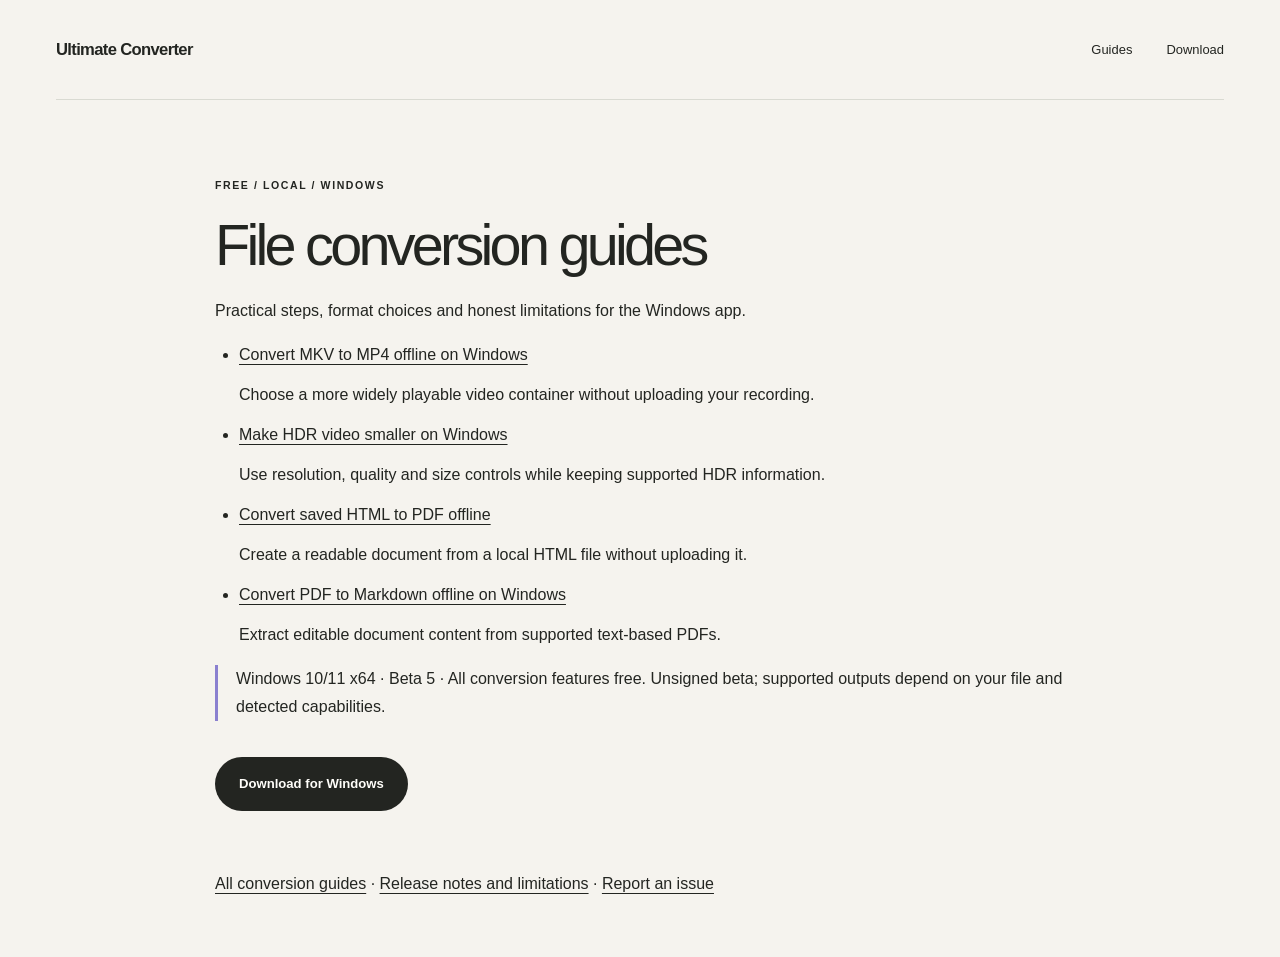
==== guides/index.html @ d04b9ef6 "Add practical conversion guides and search metadata" ====
<!doctype html>
<html lang="en"><head><meta charset="utf-8"><meta name="viewport" content="width=device-width,initial-scale=1"><title>File conversion guides | Ultimate Converter</title><meta name="description" content="Practical steps, format choices and honest limitations for the Windows app."><link rel="canonical" href="https://nilsenj.github.io/ultimate-converter/guides/"><link rel="stylesheet" href="../assets/site.css"><link rel="icon" href="../assets/app-icon.png"><meta property="og:title" content="File conversion guides"><meta property="og:description" content="Practical steps, format choices and honest limitations for the Windows app."><meta property="og:url" content="https://nilsenj.github.io/ultimate-converter/guides/"><meta property="og:type" content="article"><meta property="og:image" content="https://nilsenj.github.io/ultimate-converter/assets/social-preview.png"></head>
<body><a class="skip" href="#main">Skip to content</a><header class="site-header wrap"><a class="brand" href="../">Ultimate Converter</a><nav aria-label="Main navigation"><a href="./">Guides</a><a href="../#download">Download</a></nav></header><main id="main" class="guide wrap"><p class="eyebrow">FREE / LOCAL / WINDOWS</p><h1>File conversion guides</h1><p>Practical steps, format choices and honest limitations for the Windows app.</p><ul><li><a href="mkv-to-mp4.html">Convert MKV to MP4 offline on Windows</a><p>Choose a more widely playable video container without uploading your recording.</p></li><li><a href="shrink-hdr-video.html">Make HDR video smaller on Windows</a><p>Use resolution, quality and size controls while keeping supported HDR information.</p></li><li><a href="html-to-pdf.html">Convert saved HTML to PDF offline</a><p>Create a readable document from a local HTML file without uploading it.</p></li><li><a href="pdf-to-markdown.html">Convert PDF to Markdown offline on Windows</a><p>Extract editable document content from supported text-based PDFs.</p></li></ul><p class="guide-note">Windows 10/11 x64 · Beta 5 · All conversion features free. Unsigned beta; supported outputs depend on your file and detected capabilities.</p><a class="button primary" href="../#download">Download for Windows</a><nav aria-label="More resources"><a href="./">All conversion guides</a> · <a href="https://github.com/nilsenj/ultimate-converter/releases/tag/v0.1.0-beta.5">Release notes and limitations</a> · <a href="https://github.com/nilsenj/ultimate-converter/issues">Report an issue</a></nav></main></body></html>
---- assets/site.css ----
@charset "UTF-8";
:root {
  --paper:#f5f3ee;
  --ink:#232521;
  --muted:#62645f;
  --line:#d9dad2;
  --lavender:#d0c3f5;
  --purple:#625180;
  --white:#fffefa;
  --radius:26px;
  color-scheme:light;
  font-family:Inter,"Segoe UI",Arial,sans-serif;
  color:var(--ink);
  background:var(--paper);
  font-synthesis:none;
}
* {
  box-sizing:border-box;
}
html {
  scroll-behavior:smooth;
  scroll-padding-top:28px;
}
body {
  margin:0;
}
a {
  color:inherit;
  text-underline-offset:4px;
}
button,a,summary {
  -webkit-tap-highlight-color:transparent;
}
a:focus-visible,summary:focus-visible {
  outline:3px solid #705491;
  outline-offset:5px;
  border-radius:5px;
}
img {
  max-width:100%;
  display:block;
}
svg {
  fill:none;
  stroke:currentColor;
  stroke-width:1.8;
  stroke-linecap:round;
  stroke-linejoin:round;
}
h1,h2,h3,p,figure {
  margin:0;
}
h1,h2 {
  font-weight:500;
  letter-spacing:-.065em;
  line-height:1.02;
}
h1 em,h2 em {
  font-family:Georgia,"Times New Roman",serif;
  font-weight:400;
  letter-spacing:-.065em;
}
h2 {
  font-size:clamp(2.6rem,4.5vw,4.5rem);
}
h3 {
  font-size:1.38rem;
  font-weight:550;
  letter-spacing:-.04em;
}
p {
  line-height:1.65;
}
a {
  transition:color .18s,background .18s,transform .18s;
}
.wrap {
  width:min(1280px,calc(100% - 112px));
  margin-inline:auto;
}
.section {
  padding-block:112px;
}
.eyebrow {
  font-size:.66rem;
  font-weight:650;
  line-height:1.5;
  letter-spacing:.15em;
}
.skip {
  position:absolute;
  top:-100px;
  left:20px;
  background:var(--ink);
  color:#fff;
  padding:16px;
  z-index:20;
}
.skip:focus {
  top:12px;
}
.site-header {
  display:flex;
  align-items:center;
  justify-content:space-between;
  min-height:100px;
  border-bottom:1px solid var(--line);
  gap:24px;
}
.brand {
  display:inline-flex;
  align-items:center;
  gap:10px;
  text-decoration:none;
  font-size:1.04rem;
  font-weight:650;
  letter-spacing:-.04em;
}
.brand-light {
  font-weight:400;
}
.site-header nav {
  display:flex;
  align-items:center;
  gap:34px;
  font-size:.81rem;
}
.site-header nav a {
  text-decoration:none;
}
.site-header nav a:hover,.text-link:hover {
  color:var(--purple);
}
.nav-download {
  border:1px solid var(--ink);
  border-radius:40px;
  padding:12px 20px;
  display:flex;
  gap:20px;
}
.nav-download:hover {
  background:var(--ink);
  color:var(--paper)!important;
}
.hero {
  display:grid;
  grid-template-columns:1.06fr 1fr;
  gap:4%;
  padding-top:76px;
  padding-bottom:68px;
  align-items:center;
}
.availability {
  display:flex;
  align-items:center;
  gap:8px;
  font-size:.6rem;
  letter-spacing:.13em;
}
.status-dot {
  display:inline-block;
  width:6px;
  height:6px;
  border-radius:50%;
  background:#4e7658;
  flex-shrink:0;
}
.hero h1 {
  font-size:clamp(4.4rem,7.6vw,7.25rem);
  margin:30px 0 27px;
  letter-spacing:-.073em;
}
.hero h1 em {
  color:var(--purple);
}
.hero-description {
  font-size:1.09rem;
  max-width:410px;
  color:var(--muted);
  line-height:1.65;
  letter-spacing:-.015em;
}
.hero-actions {
  display:flex;
  align-items:center;
  gap:22px;
  flex-wrap:wrap;
  margin-top:30px;
}
.button {
  display:inline-flex;
  align-items:center;
  justify-content:center;
  gap:12px;
  border-radius:50px;
  padding:18px 24px;
  font-size:.82rem;
  font-weight:600;
  text-decoration:none;
  min-height:54px;
}
.primary {
  background:var(--ink);
  color:var(--white);
}
.primary:hover {
  background:#4b3f60;
  transform:translateY(-2px);
}
.button svg {
  width:19px;
  height:19px;
  flex-shrink:0;
}
.text-link {
  font-size:.81rem;
  font-weight:550;
  text-decoration:none;
  display:inline-flex;
  align-items:center;
  gap:13px;
  min-height:44px;
}
.download-note {
  font-size:.67rem;
  color:var(--muted);
  line-height:1.85;
  margin-top:16px;
}
.download-note a {
  display:inline-block;
  margin-top:3px;
}
.hero-visual {
  position:relative;
  min-width:0;
  padding:20px 13px 0 20px;
  isolation:isolate;
}
.visual-orbit {
  position:absolute;
  border:1px solid #c8bed8;
  border-radius:50%;
  width:96%;
  aspect-ratio:1;
  top:12%;
  left:0;
  z-index:-1;
  transform:rotate(-20deg) scaleY(.88);
}
.hero-visual:before {
  content:"";
  position:absolute;
  inset:0 1% 12% 4%;
  background:radial-gradient(ellipse at center,#d7cdeb 0%,#e9e3f0 55%,transparent 72%);
  z-index:-2;
}
.app-window {
  background:#101017;
  border:1px solid #4a4553;
  border-radius:15px;
  overflow:hidden;
  box-shadow:0 26px 45px -22px #2a24395c;
  transform:rotate(2deg);
  position:relative;
}
.window-bar {
  height:34px;
  display:flex;
  align-items:center;
  gap:7px;
  padding:0 15px;
  color:#c7c1d3;
  font-size:7px;
  letter-spacing:.11em;
  background:#1e1c25;
  border-bottom:1px solid #302d37;
}
.window-bar span:last-child {
  margin-left:auto;
  font-size:6px;
}
.window-dot {
  width:5px;
  height:5px;
  border-radius:50%;
  background:#bbacd9;
}
.app-preview {
  width:100%;
  height:auto;
  aspect-ratio:900/870;
  object-fit:cover;
  object-position:top;
}
.file-tag {
  position:absolute;
  display:flex;
  align-items:center;
  gap:9px;
  background:var(--white);
  box-shadow:0 8px 25px #42385615;
  padding:12px 17px;
  border:1px solid #e1dcea;
  border-radius:10px;
  font-size:.63rem;
  font-weight:500;
  z-index:2;
  transform:rotate(-5deg);
}
.tag-top {
  right:-10px;
  top:0;
}
.file-symbol {
  font-size:1rem;
  color:#695887;
}
.hero-visual figcaption {
  display:flex;
  align-items:center;
  gap:7px;
  justify-content:center;
  margin-top:23px;
  color:var(--muted);
  font-size:.61rem;
}
.principles {
  display:flex;
  align-items:center;
  justify-content:space-between;
  padding-block:29px;
  border-block:1px solid var(--line);
  gap:18px;
}
.principles>span {
  display:flex;
  align-items:center;
  gap:11px;
  font-size:.75rem;
  color:#575a51;
}
.principles>span>span {
  font-size:1.15rem;
  color:var(--purple);
}
.section-heading {
  display:flex;
  align-items:flex-end;
  justify-content:space-between;
  gap:40px;
  margin-bottom:46px;
}
.section-heading .eyebrow {
  margin-bottom:22px;
  color:var(--muted);
}
.section-heading>p {
  max-width:280px;
  font-size:.9rem;
  color:var(--muted);
}
.feature-grid {
  display:grid;
  grid-template-columns:repeat(4,minmax(0,1fr));
  gap:16px;
}
.feature-card {
  padding:24px 22px;
  border:1px solid var(--line);
  border-radius:var(--radius);
  background:#f0efe8;
  min-width:0;
}
.card-top {
  display:flex;
  justify-content:space-between;
  align-items:center;
}
.category-icon {
  font-size:1.65rem;
  line-height:1;
  color:#575e52;
}
.code-icon {
  font-family:monospace;
  font-size:1.25rem;
}
.card-number {
  font-size:.65rem;
  color:#6b6f66;
}
.format-art {
  height:162px;
  position:relative;
  display:flex;
  align-items:center;
  justify-content:center;
  margin:14px 0 20px;
}
.format-chip {
  position:absolute;
  bottom:7px;
  right:0;
  background:var(--white);
  box-shadow:0 6px 15px #20251d0c;
  border:1px solid #d7d7cd;
  border-radius:8px;
  padding:10px 12px;
  font-family:monospace;
  font-size:.73rem;
  transform:rotate(4deg);
  white-space:nowrap;
}
.format-chip b {
  font-weight:400;
  color:#697366;
  margin-inline:5px;
}
.feature-card h3 {
  font-size:1.22rem;
  line-height:1.22;
  min-height:3em;
  max-width:210px;
}
.feature-card p {
  font-size:.79rem;
  line-height:1.7;
  color:var(--muted);
  margin:12px 0 24px;
}
.formats {
  padding-top:17px;
  border-top:1px solid #d4d5cb;
  font-family:monospace;
  font-size:.61rem;
  line-height:1.8;
  white-space:normal;
  color:#50534c;
}
.formats span {
  color:#84897b;
  margin:0 3px;
}
.photo-tile {
  width:132px;
  height:112px;
  border:6px solid #fffefa;
  border-radius:9px;
  background:#ccd3bc;
  position:relative;
  overflow:hidden;
  transform:rotate(-9deg);
  box-shadow:0 7px 15px #414b2d13;
}
.sun {
  position:absolute;
  border-radius:50%;
  width:23px;
  height:23px;
  background:#fbf7c7;
  left:20px;
  top:13px;
}
.mountain {
  position:absolute;
  width:180px;
  height:90px;
  border-radius:25px;
  background:#7f907b;
  transform:rotate(35deg);
  left:35px;
  top:54px;
}
.mountain:after {
  content:"";
  position:absolute;
  width:100px;
  height:100px;
  background:#a4b196;
  transform:rotate(-75deg);
  top:60px;
  left:-20px;
}
.document-card {
  background:#eeeaf2;
  border-color:#ded9e5;
}
.paper {
  height:123px;
  width:100px;
  background:var(--white);
  border:1px solid #d6d0dd;
  border-radius:8px;
  padding:17px;
  transform:rotate(-8deg);
  box-shadow:0 7px 18px #4e3e6c12;
}
.paper b {
  font-family:Georgia,serif;
  font-size:30px;
  font-weight:400;
  color:#756082;
}
.paper i {
  display:block;
  height:2px;
  background:#c5bbcf;
  margin-top:9px;
}
.paper i:last-child {
  width:65%;
}
.media-card {
  background:#e9edf0;
  border-color:#d7dee1;
}
.wave {
  display:flex;
  align-items:center;
  gap:4px;
  height:98px;
  transform:rotate(-7deg);
}
.wave i {
  width:4px;
  border-radius:4px;
  background:#7a8e9d;
  height:30%;
}
.wave i:nth-child(3n) {
  height:90%;
}
.wave i:nth-child(3n+1) {
  height:55%;
}
.wave i:nth-child(5n) {
  height:72%;
}
.text-card {
  background:#eeeee7;
}
.code-lines {
  border:1px solid #d0d4c6;
  background:#f7f7f1;
  border-radius:9px;
  padding:11px 16px;
  transform:rotate(-7deg);
  font-family:monospace;
  color:#677459;
  width:175px;
  font-size:.8rem;
}
.code-lines p {
  font-size:.64rem;
  margin:4px 0;
  line-height:1.5;
  color:#677459;
}
.feature-footnote {
  font-size:.68rem;
  max-width:730px;
  color:var(--muted);
  margin-top:25px;
}
.feature-footnote a {
  white-space:nowrap;
}
.privacy-section {
  background:#242822;
  color:#f2f2e8;
  overflow:hidden;
}
.privacy-inner {
  display:grid;
  grid-template-columns:1fr 1fr;
  gap:70px;
  padding-block:95px;
  align-items:center;
}
.privacy-art {
  height:370px;
  position:relative;
  display:flex;
  align-items:center;
  justify-content:center;
}
.privacy-ring {
  position:absolute;
  border:1px solid #495044;
  border-radius:50%;
  aspect-ratio:1;
  width:350px;
}
.ring-inner {
  width:260px;
  border-style:dashed;
  border-color:#5c6354;
}
.lock-tile {
  width:133px;
  height:150px;
  background:linear-gradient(135deg,#d5c8f1,#9caab5);
  border:1px solid #d6c7ed;
  border-radius:29px;
  display:grid;
  place-items:center;
  transform:rotate(-9deg);
  box-shadow:0 20px 60px #0003;
}
.lock-tile svg {
  width:65px;
  color:#3e3f47;
  stroke-width:2;
}
.privacy-caption {
  position:absolute;
  bottom:0;
  color:#b1b9aa;
  letter-spacing:.2em;
  font-size:.6rem;
}
.privacy-copy .eyebrow {
  color:#bcc4b5;
  margin-bottom:22px;
}
.privacy-copy h2 {
  font-size:clamp(2.6rem,4.1vw,4rem);
}
.privacy-copy h2 em {
  color:#d4c5ed;
}
.privacy-copy>p:not(.eyebrow) {
  color:#c0c5b9;
  font-size:.88rem;
  max-width:410px;
  margin-top:24px;
}
.privacy-copy ul {
  padding:0;
  list-style:none;
  margin:24px 0 0;
  display:grid;
  gap:12px;
  font-size:.79rem;
  color:#e1e4dc;
}
.privacy-copy li:before {
  content:"✓";
  color:#c7b8e2;
  margin-right:12px;
}
.steps {
  display:grid;
  grid-template-columns:repeat(3,1fr);
  gap:56px;
  margin-top:64px;
}
.step-number {
  display:block;
  border-top:1px solid #bebfb5;
  padding-top:15px;
  font-family:Georgia,serif;
  font-style:italic;
  font-size:2rem;
  color:var(--purple);
  margin-bottom:25px;
}
.steps h3 {
  font-size:1.45rem;
}
.steps p {
  font-size:.85rem;
  color:var(--muted);
  margin-top:12px;
  max-width:290px;
}
.demo {
  background:#e6dfed;
  border:1px solid #d9cfe2;
  border-radius:var(--radius);
  padding:48px 52px;
  display:flex;
  align-items:center;
  justify-content:space-between;
  gap:50px;
}
.demo h2 {
  font-size:3rem;
  margin-top:18px;
}
.demo p:not(.eyebrow) {
  font-size:.84rem;
  color:#605567;
  margin-top:20px;
}
.demo .eyebrow {
  color:#64546e;
}
.demo-link {
  display:flex;
  align-items:center;
  gap:20px;
  min-width:40%;
  text-decoration:none;
  border-top:1px solid #b9acc5;
  border-bottom:1px solid #b9acc5;
  padding:27px 0;
  font-size:.92rem;
}
.play {
  display:grid;
  place-items:center;
  width:58px;
  height:58px;
  border:1px solid #6c5c7c;
  border-radius:50%;
  font-size:1.6rem;
  flex-shrink:0;
}
.demo-link small {
  display:block;
  font-size:.68rem;
  color:#6b5e76;
  margin-top:8px;
}
.demo-arrow {
  margin-left:auto;
  font-size:1.5rem;
}
.demo-link:hover .play {
  background:#d2c2e2;
}
.faq-section {
  display:grid;
  grid-template-columns:1fr 1.25fr;
  gap:80px;
}
.faq-heading .eyebrow {
  margin-bottom:22px;
}
.faq-heading .text-link {
  margin-top:28px;
}
.faq-list {
  border-top:1px solid var(--line);
}
details {
  border-bottom:1px solid var(--line);
}
summary {
  display:flex;
  gap:20px;
  align-items:center;
  justify-content:space-between;
  list-style:none;
  cursor:pointer;
  padding:24px 0;
  font-size:.92rem;
  font-weight:500;
  line-height:1.5;
}
summary::-webkit-details-marker {
  display:none;
}
summary span {
  font-size:1.3rem;
  font-weight:300;
  color:var(--purple);
}
details[open] summary span {
  transform:rotate(45deg);
}
details p {
  padding-bottom:24px;
  color:var(--muted);
  font-size:.82rem;
  max-width:94%;
}
#release-notes {
  display:grid;
  grid-template-columns:minmax(0,1fr) minmax(0,1fr);
  gap:20px 64px;
  border-top:1px solid var(--line);
}
#release-notes .eyebrow {
  grid-column:1/-1;
  color:var(--purple);
}
#release-notes h2 {
  grid-row:2/span 3;
  max-width:630px;
}
#release-notes p:not(.eyebrow) {
  max-width:60ch;
  color:var(--muted);
  font-size:.9rem;
}
#release-notes p:last-child a {
  color:var(--purple);
  font-weight:600;
}
@media(max-width:760px) {
  #release-notes {grid-template-columns:1fr;gap:18px}
  #release-notes .eyebrow {grid-column:auto}
  #release-notes h2 {grid-row:auto}
}
.download-section {
  background:#e9e7df;
  border:1px solid #dedcd3;
  border-radius:32px;
  margin-bottom:65px;
  text-align:center;
  position:relative;
  overflow:hidden;
}
.download-inner {
  position:relative;
  padding:65px 24px;
}
.download-inner>img {
  margin:0 auto 28px;
  border-radius:20px;
}
.download-inner .eyebrow {
  font-size:.6rem;
  color:#5f6155;
}
.download-inner h2 {
  font-size:clamp(3rem,5.4vw,5.3rem);
  margin:25px 0 20px;
}
.download-inner>p:not(.eyebrow):not(.download-note) {
  font-size:.9rem;
  color:var(--muted);
  margin-bottom:28px;
}
.download-alternatives {
  display:flex;
  gap:16px;
  justify-content:center;
  flex-wrap:wrap;
  margin-top:16px;
  font-size:.7rem;
}
.download-alternatives span {
  color:#929387;
}
.site-footer {
  display:flex;
  justify-content:space-between;
  gap:40px;
  padding-bottom:42px;
}
.site-footer .brand {
  font-size:.93rem;
}
.site-footer p {
  font-size:.7rem;
  line-height:1.8;
  color:var(--muted);
  margin-top:17px;
}
.site-footer nav {
  display:flex;
  flex-direction:column;
  gap:16px;
  font-size:.75rem;
  padding-top:5px;
}
.site-footer nav a {
  text-decoration:none;
  display:flex;
  justify-content:space-between;
  gap:35px;
}
.site-footer nav a:hover {
  text-decoration:underline;
}
.footer-note {
  font-size:.58rem;
  letter-spacing:.14em;
  line-height:1.8;
  color:var(--muted);
  padding-top:5px;
}
@media(min-width:1000px) and (prefers-reduced-motion:no-preference) {
  .hero-copy {
    animation:arrive .7s both;
  }
  .hero-visual {
    animation:arrive 1s .12s both;
  }
  @keyframes arrive {
    from {
      translate:0 14px;
    }
    to {
      translate:0 0;
    }
  }
}
@media(min-width:1600px) {
  .hero h1 {
    font-size:7.5rem;
  }
  .hero {
    gap:70px;
  }
}
@media(max-width:1100px) {
  .wrap {
    width:calc(100% - 72px);
  }
  .hero {
    gap:28px;
  }
  .hero h1 {
    font-size:6.5vw;
  }
  .hero-actions {
    gap:14px;
  }
  .feature-grid {
    grid-template-columns:repeat(2,minmax(0,1fr));
  }
  .feature-card {
    padding:27px;
  }
  .feature-card h3 {
    min-height:auto;
    max-width:none;
  }
  .feature-card p {
    min-height:4em;
  }
  .format-art {
    height:175px;
  }
  .privacy-inner {
    gap:40px;
  }
  .faq-section {
    gap:45px;
  }
}
@media(max-width:760px) {
  .wrap {
    width:calc(100% - 40px);
  }
  .site-header {
    min-height:82px;
    gap:12px;
  }
  .brand {
    font-size:.86rem;
    gap:7px;
  }
  .brand img {
    width:31px;
    height:31px;
  }
  .site-header nav>a:not(.nav-download) {
    display:none;
  }
  .nav-download {
    padding:10px 14px;
    gap:12px;
    font-size:.73rem;
  }
  .hero {
    grid-template-columns:1fr;
    padding-top:48px;
    padding-bottom:36px;
    gap:40px;
  }
  .hero-copy {
    max-width:580px;
  }
  .hero h1 {
    font-size:clamp(4.15rem,13vw,6.3rem);
    margin-block:24px;
  }
  .hero-description {
    font-size:1rem;
    max-width:390px;
  }
  .hero-actions {
    gap:12px 22px;
    margin-top:25px;
  }
  .hero .download-note {
    font-size:.67rem;
  }
  .hero-visual {
    width:88%;
    margin:0 auto;
    padding:16px 8px 0;
  }
  .hero-visual figcaption {
    font-size:.57rem;
    line-height:1.6;
  }
  .tag-top {
    right:-14px;
    font-size:.6rem;
  }
  .visual-orbit {
    width:88%;
    left:6%;
  }
  .principles {
    display:grid;
    grid-template-columns:1fr 1fr;
    gap:18px 10px;
    padding-block:23px;
  }
  .principles>span {
    font-size:.68rem;
    gap:7px;
  }
  .section {
    padding-block:70px;
  }
  .section-heading {
    display:block;
    margin-bottom:30px;
  }
  .section-heading>p {
    margin-top:23px;
    max-width:350px;
  }
  .section-heading .eyebrow {
    margin-bottom:17px;
  }
  h2 {
    font-size:2.9rem;
  }
  .feature-grid {
    gap:13px;
  }
  .feature-card {
    padding:20px;
  }
  .feature-card h3 {
    font-size:1.15rem;
  }
  .feature-card p {
    font-size:.78rem;
  }
  .format-art {
    height:146px;
  }
  .formats {
    font-size:.62rem;
  }
  .format-chip {
    padding:8px;
    font-size:.67rem;
  }
  .code-lines {
    font-size:.68rem;
    width:145px;
  }
  .code-lines p {
    font-size:.57rem;
    min-height:0;
  }
  .privacy-inner {
    grid-template-columns:1fr;
    gap:40px;
    padding-block:55px;
  }
  .privacy-art {
    height:280px;
    grid-row:2;
  }
  .privacy-ring {
    width:255px;
  }
  .ring-inner {
    width:200px;
  }
  .lock-tile {
    width:110px;
    height:122px;
    border-radius:24px;
  }
  .privacy-copy h2 {
    font-size:3rem;
  }
  .privacy-caption {
    font-size:.5rem;
  }
  .steps {
    grid-template-columns:1fr;
    gap:35px;
    margin-top:38px;
  }
  .step-number {
    margin-bottom:18px;
    padding-top:13px;
  }
  .steps p {
    max-width:450px;
  }
  .demo {
    padding:34px 27px;
    display:block;
  }
  .demo h2 {
    font-size:2.65rem;
  }
  .demo-link {
    margin-top:35px;
    padding:22px 0;
    font-size:.83rem;
    gap:15px;
  }
  .play {
    width:48px;
    height:48px;
  }
  .faq-section {
    grid-template-columns:1fr;
    gap:28px;
  }
  .faq-heading h2 br {
    display:none;
  }
  .faq-heading .text-link {
    margin-top:15px;
  }
  summary {
    font-size:.87rem;
    padding-block:21px;
  }
  .download-inner {
    padding:48px 20px;
  }
  .download-inner h2 {
    font-size:3.25rem;
  }
  .download-inner>img {
    width:63px;
    height:63px;
  }
  .download-inner>p:not(.eyebrow):not(.download-note) {
    font-size:.83rem;
  }
  .download-inner .download-note {
    font-size:.62rem;
  }
  .site-footer {
    flex-wrap:wrap;
    padding-bottom:30px;
    gap:30px;
  }
  .footer-note {
    display:none;
  }
  .site-footer nav {
    font-size:.71rem;
  }
  .download-section {
    margin-bottom:40px;
  }
  .download-alternatives {
    gap:12px;
    font-size:.64rem;
  }
}
@media(max-width:440px) {
  .feature-grid {
    grid-template-columns:1fr;
  }
  .feature-card {
    padding:25px;
  }
  .feature-card p {
    min-height:0;
  }
  .format-art {
    height:160px;
    margin-block:8px 20px;
  }
  .feature-card h3 {
    font-size:1.35rem;
  }
  .hero-actions {
    flex-direction:column;
    align-items:flex-start;
    gap:5px;
  }
  .hero .button {
    font-size:.78rem;
    padding:17px 22px;
  }
  .availability {
    font-size:.52rem;
    letter-spacing:.09em;
  }
  .hero h1 {
    font-size:clamp(3.75rem,15vw,4.5rem);
  }
  .hero-visual {
    width:97%;
  }
  .tag-top {
    right:-3px;
    font-size:.5rem;
    padding:10px;
  }
  .window-bar {
    font-size:6px;
    padding-inline:10px;
  }
  .window-bar span:last-child {
    font-size:5px;
  }
  .site-header .brand span.brand-light {
    display:block;
  }
  .site-header .brand {
    line-height:1.05;
  }
  .section-heading>p {
    font-size:.83rem;
  }
  .feature-footnote a {
    white-space:normal;
  }
  .download-inner h2 {
    font-size:2.7rem;
  }
  .download-inner .button {
    padding:17px 18px;
    font-size:.76rem;
  }
  .download-inner .eyebrow {
    font-size:.5rem;
  }
  .download-alternatives {
    font-size:.63rem;
    gap:10px;
  }
  .site-footer {
    flex-direction:column;
  }
  .site-footer nav {
    max-width:190px;
  }
  .privacy-copy h2 {
    font-size:2.7rem;
  }
}
@media(prefers-reduced-motion:reduce) {
  html {
    scroll-behavior:auto;
  }
  *,*:before,*:after {
    animation:none!important;
    transition:none!important;
  }
  .primary:hover {
    transform:none;
  }
}

/* Keep enlarged text inside narrow layouts. */
.hero-copy,.section-heading>*,.privacy-copy,.faq-heading{min-width:0}
h1,h2,h3,.brand{overflow-wrap:anywhere}
.button{max-width:100%}
@media(max-width:760px){.site-header{flex-wrap:wrap;padding-block:18px}.hero-copy{width:100%}.availability{flex-wrap:wrap}.demo-link{flex-wrap:wrap}.feature-card .format-art{overflow:hidden}}

#support p:not(.eyebrow){max-width:68ch;line-height:1.7;margin-top:16px}

/* Shared readable guide layout. */
.guide{max-width:850px;padding-block:64px}.guide h1{font-size:clamp(2rem,5vw,3.6rem);line-height:1.08;margin:20px 0}.guide h2{font-size:1.5rem;margin:36px 0 12px}.guide p,.guide li{line-height:1.75;margin:12px 0}.guide .button{margin:24px 0}.guide ul{padding-left:24px}.guide nav{margin-top:40px}.guide-note{border-left:3px solid #8a80cf;padding-left:18px}
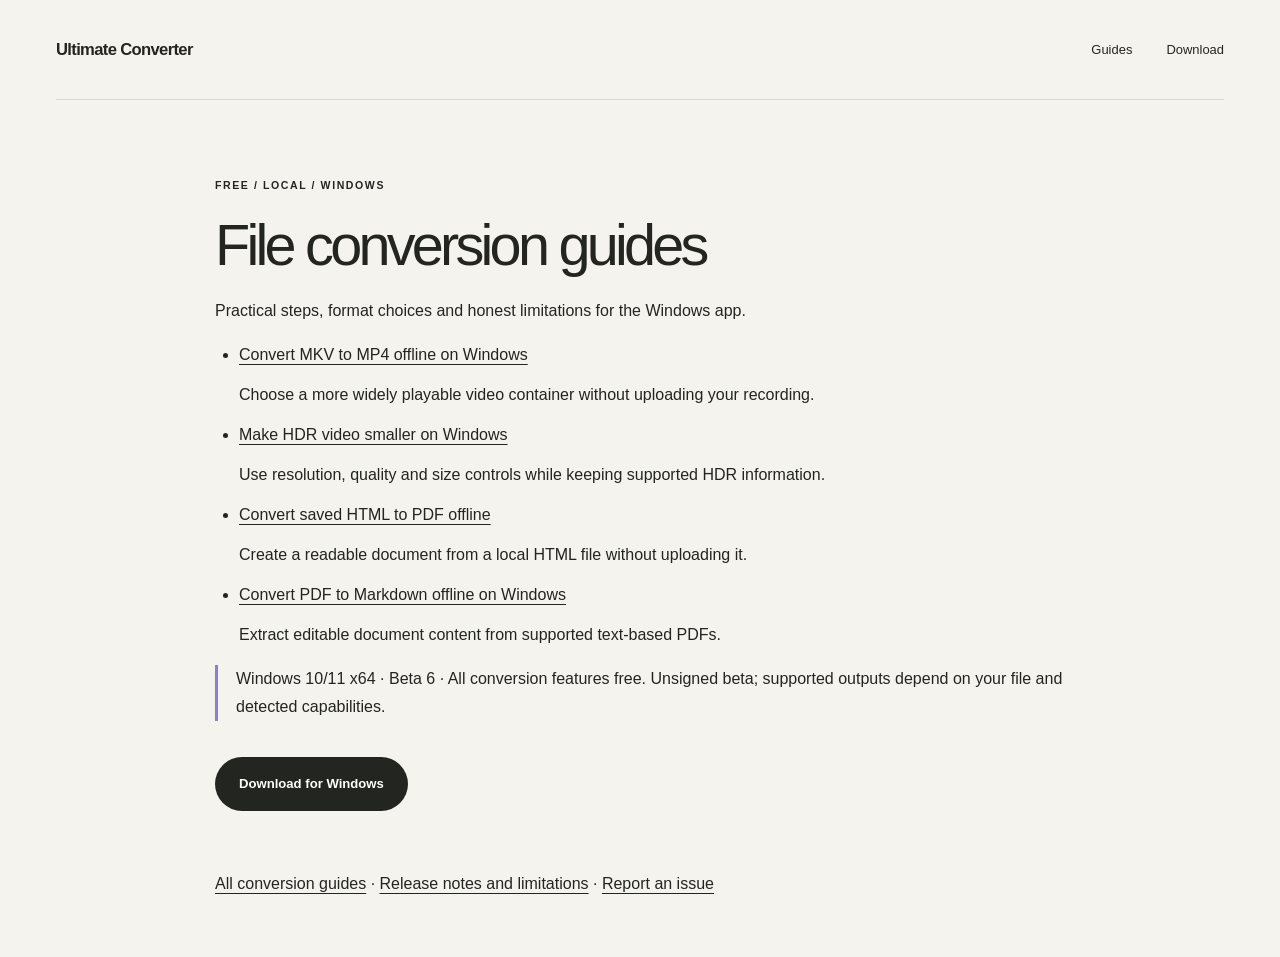
==== commit f987d5ab: "Publish Beta 6 website and release notes" ====
--- a/guides/index.html
+++ b/guides/index.html
@@ -1,3 +1,3 @@
 <!doctype html>
 <html lang="en"><head><meta charset="utf-8"><meta name="viewport" content="width=device-width,initial-scale=1"><title>File conversion guides | Ultimate Converter</title><meta name="description" content="Practical steps, format choices and honest limitations for the Windows app."><link rel="canonical" href="https://nilsenj.github.io/ultimate-converter/guides/"><link rel="stylesheet" href="../assets/site.css"><link rel="icon" href="../assets/app-icon.png"><meta property="og:title" content="File conversion guides"><meta property="og:description" content="Practical steps, format choices and honest limitations for the Windows app."><meta property="og:url" content="https://nilsenj.github.io/ultimate-converter/guides/"><meta property="og:type" content="article"><meta property="og:image" content="https://nilsenj.github.io/ultimate-converter/assets/social-preview.png"></head>
-<body><a class="skip" href="#main">Skip to content</a><header class="site-header wrap"><a class="brand" href="../">Ultimate Converter</a><nav aria-label="Main navigation"><a href="./">Guides</a><a href="../#download">Download</a></nav></header><main id="main" class="guide wrap"><p class="eyebrow">FREE / LOCAL / WINDOWS</p><h1>File conversion guides</h1><p>Practical steps, format choices and honest limitations for the Windows app.</p><ul><li><a href="mkv-to-mp4.html">Convert MKV to MP4 offline on Windows</a><p>Choose a more widely playable video container without uploading your recording.</p></li><li><a href="shrink-hdr-video.html">Make HDR video smaller on Windows</a><p>Use resolution, quality and size controls while keeping supported HDR information.</p></li><li><a href="html-to-pdf.html">Convert saved HTML to PDF offline</a><p>Create a readable document from a local HTML file without uploading it.</p></li><li><a href="pdf-to-markdown.html">Convert PDF to Markdown offline on Windows</a><p>Extract editable document content from supported text-based PDFs.</p></li></ul><p class="guide-note">Windows 10/11 x64 · Beta 5 · All conversion features free. Unsigned beta; supported outputs depend on your file and detected capabilities.</p><a class="button primary" href="../#download">Download for Windows</a><nav aria-label="More resources"><a href="./">All conversion guides</a> · <a href="https://github.com/nilsenj/ultimate-converter/releases/tag/v0.1.0-beta.5">Release notes and limitations</a> · <a href="https://github.com/nilsenj/ultimate-converter/issues">Report an issue</a></nav></main></body></html>+<body><a class="skip" href="#main">Skip to content</a><header class="site-header wrap"><a class="brand" href="../">Ultimate Converter</a><nav aria-label="Main navigation"><a href="./">Guides</a><a href="../#download">Download</a></nav></header><main id="main" class="guide wrap"><p class="eyebrow">FREE / LOCAL / WINDOWS</p><h1>File conversion guides</h1><p>Practical steps, format choices and honest limitations for the Windows app.</p><ul><li><a href="mkv-to-mp4.html">Convert MKV to MP4 offline on Windows</a><p>Choose a more widely playable video container without uploading your recording.</p></li><li><a href="shrink-hdr-video.html">Make HDR video smaller on Windows</a><p>Use resolution, quality and size controls while keeping supported HDR information.</p></li><li><a href="html-to-pdf.html">Convert saved HTML to PDF offline</a><p>Create a readable document from a local HTML file without uploading it.</p></li><li><a href="pdf-to-markdown.html">Convert PDF to Markdown offline on Windows</a><p>Extract editable document content from supported text-based PDFs.</p></li></ul><p class="guide-note">Windows 10/11 x64 · Beta 6 · All conversion features free. Unsigned beta; supported outputs depend on your file and detected capabilities.</p><a class="button primary" href="../#download">Download for Windows</a><nav aria-label="More resources"><a href="./">All conversion guides</a> · <a href="https://github.com/nilsenj/ultimate-converter/releases/tag/v0.1.0-beta.6">Release notes and limitations</a> · <a href="https://github.com/nilsenj/ultimate-converter/issues">Report an issue</a></nav></main></body></html>
--- a/assets/site.css
+++ b/assets/site.css
@@ -207,10 +207,28 @@
   background:#4b3f60;
   transform:translateY(-2px);
 }
+.store {
+  background:#0067b8;
+  color:#fff;
+}
+.store:hover {
+  background:#005a9e;
+  transform:translateY(-2px);
+}
+.store svg {
+  fill:currentColor;
+  stroke:none;
+}
 .button svg {
   width:19px;
   height:19px;
   flex-shrink:0;
+}
+.download-buttons {
+  display:flex;
+  justify-content:center;
+  gap:12px;
+  flex-wrap:wrap;
 }
 .text-link {
   font-size:.81rem;
